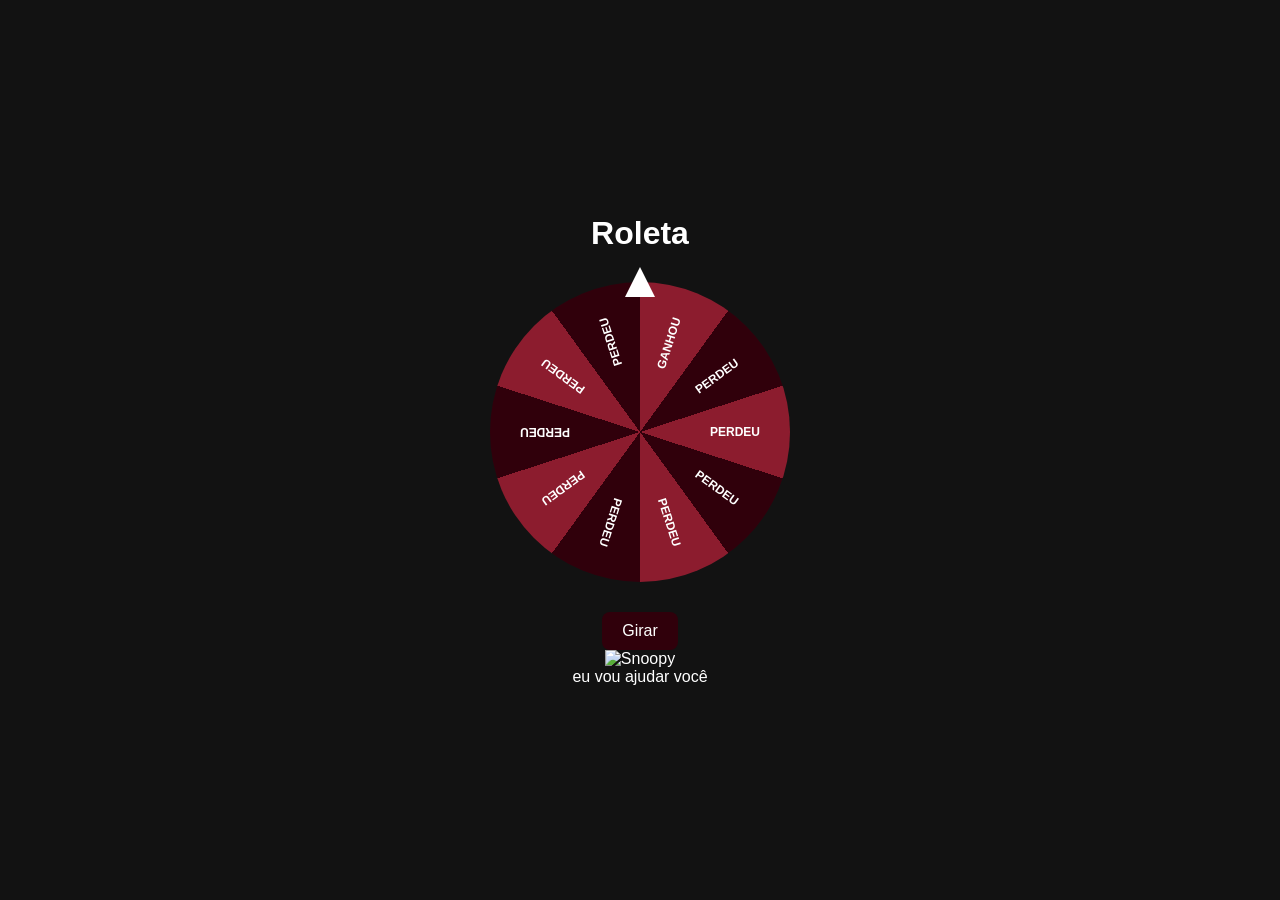
==== pages/roleta.html @ 3edcc40d "Update roleta.html" ====
<!DOCTYPE html>
<html lang="pt-BR">
<head>
  <meta charset="UTF-8">
  <meta name="viewport" content="width=device-width, initial-scale=1.0">
  <title>Roleta</title>
  <link rel="stylesheet" href="../css/roleta.css">
</head>
<body>
  <div class="container">
    <h1>Roleta</h1>

    <div class="roulette">
      <div class="pointer"></div>

      <div class="wheel">
        <div class="label l1">GANHOU</div>
        <div class="label l2">PERDEU</div>
        <div class="label l3">PERDEU</div>
        <div class="label l4">PERDEU</div>
        <div class="label l5">PERDEU</div>
        <div class="label l6">PERDEU</div>
        <div class="label l7">PERDEU</div>
        <div class="label l8">PERDEU</div>
        <div class="label l9">PERDEU</div>
        <div class="label l10">PERDEU</div>
      </div>
    </div>

    <div id="spin-area">
      <button id="spin-button">Girar</button>

      <div id="snoopy-helper" class="hidden">
        <img src="../img/snoopy.png" alt="Snoopy" id="snoopy-img">
        <div id="speech-bubble">eu vou ajudar você</div>
      </div>
    </div>

    <p id="resultado"></p>
    <div id="ticket-container"></div>
  </div>

  <script src="../js/roleta.js"></script>
</body>
</html>
---- css/roleta.css ----
body{
margin:0;
height:100vh;
display:flex;
justify-content:center;
align-items:center;
background:#121212;
font-family:Arial;
color:white;
}

.container{
text-align:center;
}

.roulette{
position:relative;
width:300px;
height:300px;
margin:30px auto;
}

.wheel{
width:100%;
height:100%;
border-radius:50%;
position:relative;
overflow:hidden;
transform:rotate(0deg);
transition:transform 1.2s ease-out;

background: conic-gradient(
#8C1C2E 0deg 36deg,
#30000b 36deg 72deg,
#8C1C2E 72deg 108deg,
#30000b 108deg 144deg,
#8C1C2E 144deg 180deg,
#30000b 180deg 216deg,
#8C1C2E 216deg 252deg,
#30000b 252deg 288deg,
#8C1C2E 288deg 324deg,
#30000b 324deg 360deg
);
}

.pointer{
position:absolute;
top:-15px;
left:50%;
transform:translateX(-50%);
width:0;
height:0;
border-left:15px solid transparent;
border-right:15px solid transparent;
border-bottom:30px solid white;
z-index:10;
}

button{
padding:10px 20px;
border:none;
border-radius:8px;
background:#30000b;
color:white;
cursor:pointer;
font-size:16px;
}

/* cada label ocupa um raio da roda */
.label{
position:absolute;
left:50%;
top:50%;
width:120px;
height:30px;
transform-origin:0 0;
display:flex;
align-items:center;
justify-content:flex-end;
padding-right:10px;
font-size:12px;
font-weight:bold;
color:white;
text-transform:uppercase;
}

/* ângulo do meio de cada fatia */
.l1{ transform:rotate(-72deg) translateY(-50%); }
.l2{ transform:rotate(-36deg) translateY(-50%); }
.l3{ transform:rotate(0deg) translateY(-50%); }
.l4{ transform:rotate(36deg) translateY(-50%); }
.l5{ transform:rotate(72deg) translateY(-50%); }
.l6{ transform:rotate(108deg) translateY(-50%); }
.l7{ transform:rotate(144deg) translateY(-50%); }
.l8{ transform:rotate(180deg) translateY(-50%); }
.l9{ transform:rotate(216deg) translateY(-50%); }
.l10{ transform:rotate(252deg) translateY(-50%); }

#resultado{
margin-top:20px;
font-size:20px;
font-weight:bold;
}

#ticket-container{
margin-top:20px;
}

#ticket-container button{
padding:10px 20px;
border:none;
border-radius:8px;
background:#30000b;
color:white;
cursor:pointer;
font-size:16px;
}

#ticket-container button:hover{
    background:#8C1C2E;
}
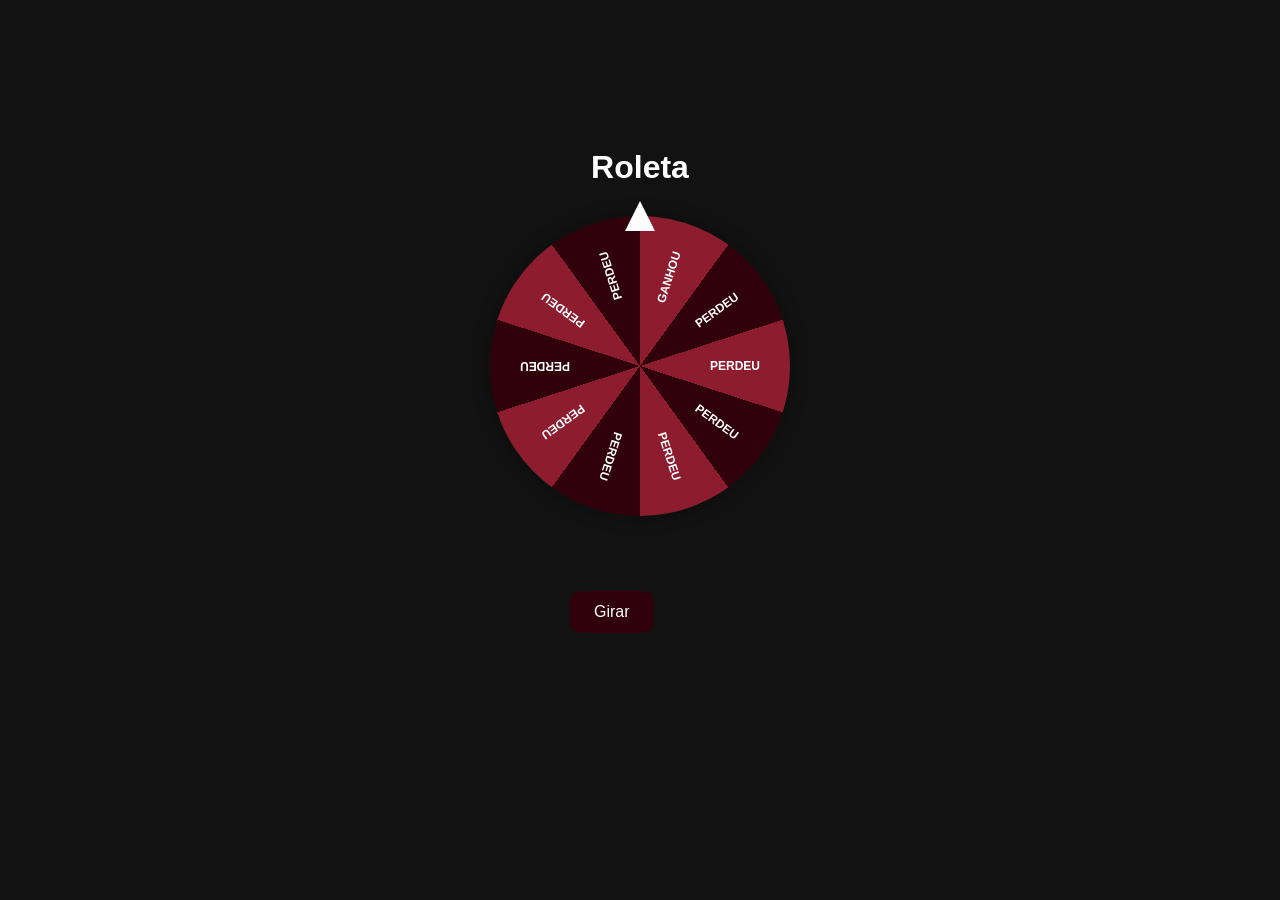
==== commit e8878de5: "Update roleta.html" ====
--- a/pages/roleta.html
+++ b/pages/roleta.html
@@ -31,7 +31,7 @@
       <button id="spin-button">Girar</button>
 
       <div id="snoopy-helper" class="hidden">
-        <img src="../img/snoopy.png" alt="Snoopy" id="snoopy-img">
+        <img src="../img/snoopy.png" alt="Snoopy" id="snoopy-help">
         <div id="speech-bubble">eu vou ajudar você</div>
       </div>
     </div>
@@ -43,3 +43,4 @@
   <script src="../js/roleta.js"></script>
 </body>
 </html>
+
--- a/css/roleta.css
+++ b/css/roleta.css
@@ -1,90 +1,80 @@
 body{
-margin:0;
-height:100vh;
-display:flex;
-justify-content:center;
-align-items:center;
-background:#121212;
-font-family:Arial;
-color:white;
+  margin:0;
+  min-height:100vh;
+  display:flex;
+  justify-content:center;
+  align-items:center;
+  background:#121212;
+  font-family:Arial, sans-serif;
+  color:white;
 }
 
 .container{
-text-align:center;
+  text-align:center;
+  width:100%;
+  max-width:500px;
 }
 
 .roulette{
-position:relative;
-width:300px;
-height:300px;
-margin:30px auto;
+  position:relative;
+  width:300px;
+  height:300px;
+  margin:30px auto 10px;
 }
 
 .wheel{
-width:100%;
-height:100%;
-border-radius:50%;
-position:relative;
-overflow:hidden;
-transform:rotate(0deg);
-transition:transform 1.2s ease-out;
-
-background: conic-gradient(
-#8C1C2E 0deg 36deg,
-#30000b 36deg 72deg,
-#8C1C2E 72deg 108deg,
-#30000b 108deg 144deg,
-#8C1C2E 144deg 180deg,
-#30000b 180deg 216deg,
-#8C1C2E 216deg 252deg,
-#30000b 252deg 288deg,
-#8C1C2E 288deg 324deg,
-#30000b 324deg 360deg
-);
+  width:100%;
+  height:100%;
+  border-radius:50%;
+  position:relative;
+  overflow:hidden;
+  transform:rotate(0deg);
+  transition:transform 1.2s ease-out;
+  background: conic-gradient(
+    #8C1C2E 0deg 36deg,
+    #30000b 36deg 72deg,
+    #8C1C2E 72deg 108deg,
+    #30000b 108deg 144deg,
+    #8C1C2E 144deg 180deg,
+    #30000b 180deg 216deg,
+    #8C1C2E 216deg 252deg,
+    #30000b 252deg 288deg,
+    #8C1C2E 288deg 324deg,
+    #30000b 324deg 360deg
+  );
+  box-shadow: 0 0 18px rgba(0,0,0,0.35);
 }
 
 .pointer{
-position:absolute;
-top:-15px;
-left:50%;
-transform:translateX(-50%);
-width:0;
-height:0;
-border-left:15px solid transparent;
-border-right:15px solid transparent;
-border-bottom:30px solid white;
-z-index:10;
-}
-
-button{
-padding:10px 20px;
-border:none;
-border-radius:8px;
-background:#30000b;
-color:white;
-cursor:pointer;
-font-size:16px;
-}
-
-/* cada label ocupa um raio da roda */
+  position:absolute;
+  top:-15px;
+  left:50%;
+  transform:translateX(-50%);
+  width:0;
+  height:0;
+  border-left:15px solid transparent;
+  border-right:15px solid transparent;
+  border-bottom:30px solid white;
+  z-index:10;
+}
+
 .label{
-position:absolute;
-left:50%;
-top:50%;
-width:120px;
-height:30px;
-transform-origin:0 0;
-display:flex;
-align-items:center;
-justify-content:flex-end;
-padding-right:10px;
-font-size:12px;
-font-weight:bold;
-color:white;
-text-transform:uppercase;
-}
-
-/* ângulo do meio de cada fatia */
+  position:absolute;
+  left:50%;
+  top:50%;
+  width:120px;
+  height:30px;
+  transform-origin:0 0;
+  display:flex;
+  align-items:center;
+  justify-content:flex-end;
+  padding-right:10px;
+  font-size:12px;
+  font-weight:bold;
+  color:white;
+  text-transform:uppercase;
+}
+
 .l1{ transform:rotate(-72deg) translateY(-50%); }
 .l2{ transform:rotate(-36deg) translateY(-50%); }
 .l3{ transform:rotate(0deg) translateY(-50%); }
@@ -96,26 +86,119 @@
 .l9{ transform:rotate(216deg) translateY(-50%); }
 .l10{ transform:rotate(252deg) translateY(-50%); }
 
+#spin-area{
+  position:relative;
+  width:360px;
+  height:190px;
+  margin:10px auto 0;
+}
+
+#spin-button{
+  position:absolute;
+  left:110px;
+  top:65px;
+  padding:12px 24px;
+  border:none;
+  border-radius:10px;
+  background:#30000b;
+  color:white;
+  cursor:pointer;
+  font-size:16px;
+  transition:
+    left 0.25s ease,
+    top 0.25s ease,
+    transform 0.2s ease,
+    background-color 0.3s ease,
+    opacity 0.3s ease;
+  z-index:3;
+}
+
+#spin-button:hover{
+  background:#4A0010;
+}
+
+#spin-button:disabled{
+  cursor:not-allowed;
+  opacity:0.85;
+}
+
+#spin-button.helped{
+  background:#5a0d1d;
+}
+
+.hidden{
+  display:none;
+}
+
+#snoopy-helper{
+  position:absolute;
+  left:15px;
+  top:18px;
+  opacity:0;
+  transform:translateY(25px) scale(0.95);
+  transition:opacity 0.4s ease, transform 0.4s ease;
+  z-index:2;
+}
+
+#snoopy-helper.show{
+  opacity:1;
+  transform:translateY(0) scale(1);
+}
+
+#snoopy-img{
+  width:130px;
+  display:block;
+}
+
+#speech-bubble{
+  position:absolute;
+  top:-14px;
+  left:92px;
+  background:#fff;
+  color:#111;
+  padding:10px 14px;
+  border-radius:14px;
+  font-weight:bold;
+  font-size:14px;
+  max-width:160px;
+  box-shadow:0 4px 12px rgba(0,0,0,0.28);
+  white-space:nowrap;
+}
+
+#speech-bubble::after{
+  content:"";
+  position:absolute;
+  left:18px;
+  bottom:-12px;
+  border-width:12px 12px 0 0;
+  border-style:solid;
+  border-color:#fff transparent transparent transparent;
+}
+
+.shake{
+  animation:shake 0.22s ease;
+}
+
+@keyframes shake{
+  0%   { transform:translateX(0); }
+  25%  { transform:translateX(-8px); }
+  50%  { transform:translateX(8px); }
+  75%  { transform:translateX(-6px); }
+  100% { transform:translateX(0); }
+}
+
 #resultado{
-margin-top:20px;
-font-size:20px;
-font-weight:bold;
+  min-height:28px;
+  font-size:20px;
+  font-weight:bold;
+  margin-top:8px;
 }
 
 #ticket-container{
-margin-top:20px;
-}
-
-#ticket-container button{
-padding:10px 20px;
-border:none;
-border-radius:8px;
-background:#30000b;
-color:white;
-cursor:pointer;
-font-size:16px;
-}
-
-#ticket-container button:hover{
-    background:#8C1C2E;
-}+  margin-top:12px;
+}
+
+#ticket-button{
+  position:static;
+  padding:12px 20px;
+}
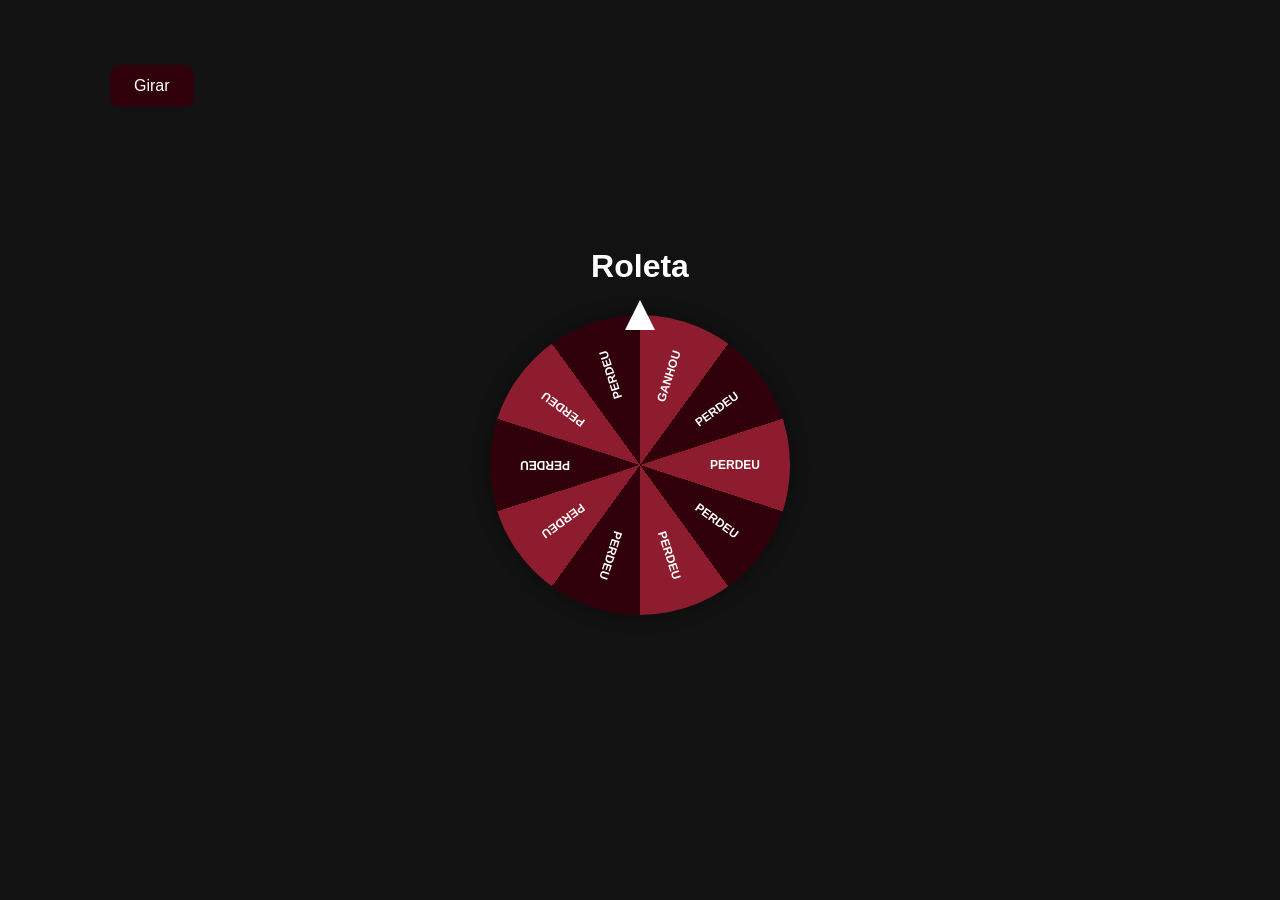
==== commit d4562c83: "back up" ====
--- a/pages/roleta.html
+++ b/pages/roleta.html
@@ -2,45 +2,48 @@
 <html lang="pt-BR">
 <head>
   <meta charset="UTF-8">
-  <meta name="viewport" content="width=device-width, initial-scale=1.0">
   <title>Roleta</title>
   <link rel="stylesheet" href="../css/roleta.css">
 </head>
+
 <body>
-  <div class="container">
-    <h1>Roleta</h1>
 
-    <div class="roulette">
-      <div class="pointer"></div>
+<div class="container">
 
-      <div class="wheel">
-        <div class="label l1">GANHOU</div>
-        <div class="label l2">PERDEU</div>
-        <div class="label l3">PERDEU</div>
-        <div class="label l4">PERDEU</div>
-        <div class="label l5">PERDEU</div>
-        <div class="label l6">PERDEU</div>
-        <div class="label l7">PERDEU</div>
-        <div class="label l8">PERDEU</div>
-        <div class="label l9">PERDEU</div>
-        <div class="label l10">PERDEU</div>
-      </div>
+  <h1>Roleta</h1>
+
+  <div class="roulette">
+
+    <div class="pointer"></div>
+
+    <div class="wheel">
+
+      <div class="label l1">GANHOU</div>
+      <div class="label l2">PERDEU</div>
+      <div class="label l3">PERDEU</div>
+      <div class="label l4">PERDEU</div>
+      <div class="label l5">PERDEU</div>
+      <div class="label l6">PERDEU</div>
+      <div class="label l7">PERDEU</div>
+      <div class="label l8">PERDEU</div>
+      <div class="label l9">PERDEU</div>
+      <div class="label l10">PERDEU</div>
+
     </div>
 
-    <div id="spin-area">
-      <button id="spin-button">Girar</button>
-
-      <div id="snoopy-helper" class="hidden">
-        <img src="../img/snoopy.png" alt="Snoopy" id="snoopy-help">
-        <div id="speech-bubble">eu vou ajudar você</div>
-      </div>
-    </div>
-
-    <p id="resultado"></p>
-    <div id="ticket-container"></div>
   </div>
 
-  <script src="../js/roleta.js"></script>
+  <button id="spin-button" onclick="spin()">
+    Girar
+  </button>
+
+  <p id="resultado"></p>
+
+  <div id="ticket-container"></div>
+
+</div>
+
+<script src="../js/roleta.js"></script>
+
 </body>
 </html>
-
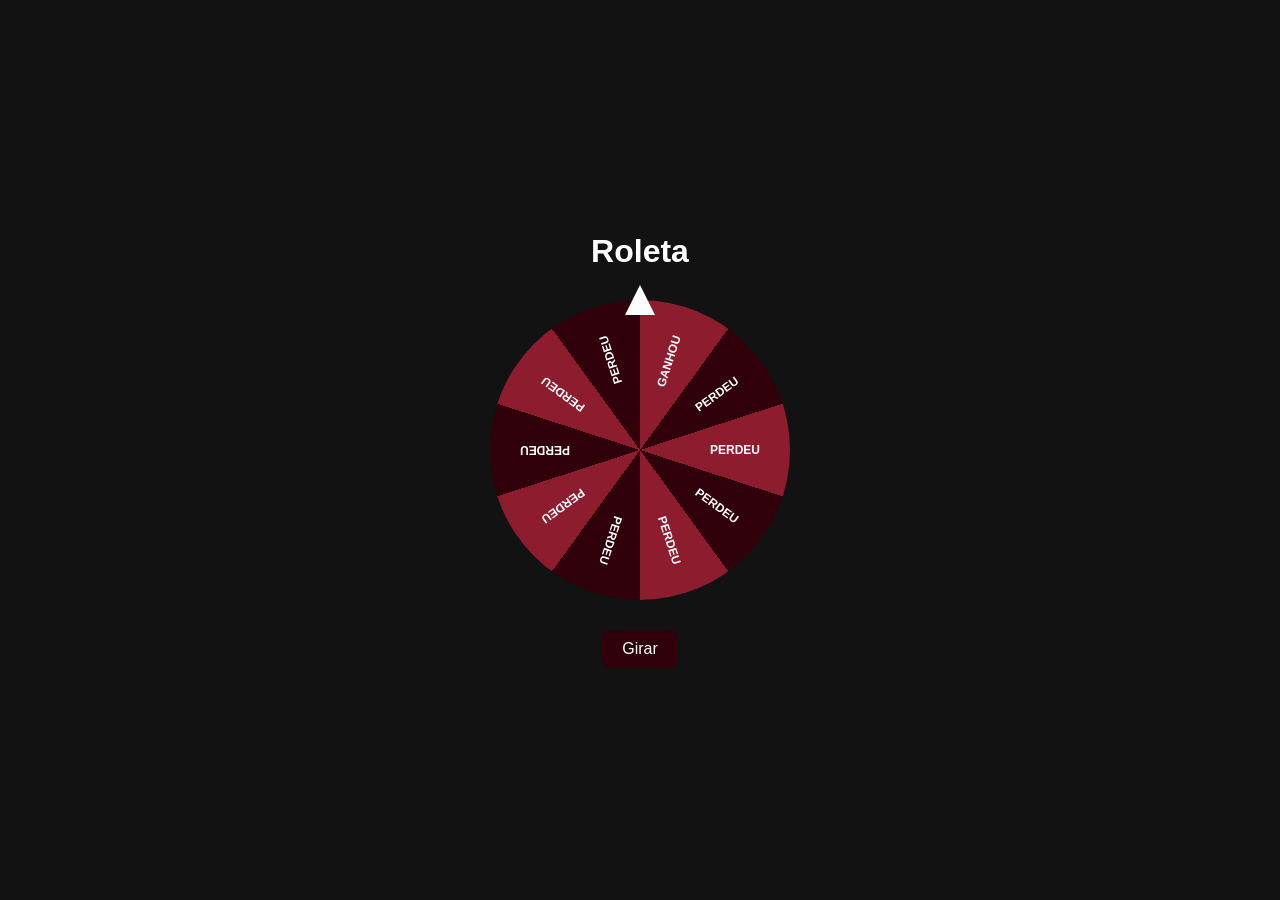
==== commit 3cc0d422: "V 6.6.6." ====
--- a/pages/roleta.html
+++ b/pages/roleta.html
@@ -1,49 +1,50 @@
 <!DOCTYPE html>
 <html lang="pt-BR">
+
 <head>
-  <meta charset="UTF-8">
-  <title>Roleta</title>
-  <link rel="stylesheet" href="../css/roleta.css">
+    <meta charset="UTF-8">
+    <meta name="viewport" content="width=device-width, initial-scale=1.0">
+    <title>Roleta</title>
+    <link rel="stylesheet" href="../css/roleta.css">
 </head>
 
 <body>
 
-<div class="container">
+    <div class="container">
 
-  <h1>Roleta</h1>
+        <h1>Roleta</h1>
 
-  <div class="roulette">
+        <div class="roulette">
 
-    <div class="pointer"></div>
+            <div class="pointer"></div>
 
-    <div class="wheel">
+            <div class="wheel">
+                <div class="label l1">GANHOU</div>
+                <div class="label l2">PERDEU</div>
+                <div class="label l3">PERDEU</div>
+                <div class="label l4">PERDEU</div>
+                <div class="label l5">PERDEU</div>
+                <div class="label l6">PERDEU</div>
+                <div class="label l7">PERDEU</div>
+                <div class="label l8">PERDEU</div>
+                <div class="label l9">PERDEU</div>
+                <div class="label l10">PERDEU</div>
+            </div>
 
-      <div class="label l1">GANHOU</div>
-      <div class="label l2">PERDEU</div>
-      <div class="label l3">PERDEU</div>
-      <div class="label l4">PERDEU</div>
-      <div class="label l5">PERDEU</div>
-      <div class="label l6">PERDEU</div>
-      <div class="label l7">PERDEU</div>
-      <div class="label l8">PERDEU</div>
-      <div class="label l9">PERDEU</div>
-      <div class="label l10">PERDEU</div>
+            <div id="win-effects"></div>
+
+        </div>
+
+        <button id="spin-button">Girar</button>
+
+        <p id="resultado"></p>
+
+        <div id="ticket-container"></div>
 
     </div>
 
-  </div>
-
-  <button id="spin-button" onclick="spin()">
-    Girar
-  </button>
-
-  <p id="resultado"></p>
-
-  <div id="ticket-container"></div>
-
-</div>
-
-<script src="../js/roleta.js"></script>
+    <script src="../js/roleta.js"></script>
 
 </body>
-</html>
+
+</html>
--- a/css/roleta.css
+++ b/css/roleta.css
@@ -1,204 +1,224 @@
 body{
-  margin:0;
-  min-height:100vh;
-  display:flex;
-  justify-content:center;
-  align-items:center;
-  background:#121212;
-  font-family:Arial, sans-serif;
-  color:white;
+margin:0;
+height:100vh;
+display:flex;
+justify-content:center;
+align-items:center;
+background:#121212;
+font-family:Arial, sans-serif;
+color:white;
 }
 
 .container{
-  text-align:center;
-  width:100%;
-  max-width:500px;
+text-align:center;
 }
 
 .roulette{
-  position:relative;
-  width:300px;
-  height:300px;
-  margin:30px auto 10px;
+position:relative;
+width:300px;
+height:300px;
+margin:30px auto;
 }
 
 .wheel{
-  width:100%;
-  height:100%;
-  border-radius:50%;
-  position:relative;
-  overflow:hidden;
-  transform:rotate(0deg);
-  transition:transform 1.2s ease-out;
-  background: conic-gradient(
-    #8C1C2E 0deg 36deg,
-    #30000b 36deg 72deg,
-    #8C1C2E 72deg 108deg,
-    #30000b 108deg 144deg,
-    #8C1C2E 144deg 180deg,
-    #30000b 180deg 216deg,
-    #8C1C2E 216deg 252deg,
-    #30000b 252deg 288deg,
-    #8C1C2E 288deg 324deg,
-    #30000b 324deg 360deg
-  );
-  box-shadow: 0 0 18px rgba(0,0,0,0.35);
+width:100%;
+height:100%;
+border-radius:50%;
+position:relative;
+overflow:hidden;
+transform:rotate(0deg);
+transition:transform 1.2s ease-out;
+
+background:conic-gradient(
+#8C1C2E 0deg 36deg,
+#30000b 36deg 72deg,
+#8C1C2E 72deg 108deg,
+#30000b 108deg 144deg,
+#8C1C2E 144deg 180deg,
+#30000b 180deg 216deg,
+#8C1C2E 216deg 252deg,
+#30000b 252deg 288deg,
+#8C1C2E 288deg 324deg,
+#30000b 324deg 360deg
+);
 }
 
 .pointer{
-  position:absolute;
-  top:-15px;
-  left:50%;
-  transform:translateX(-50%);
-  width:0;
-  height:0;
-  border-left:15px solid transparent;
-  border-right:15px solid transparent;
-  border-bottom:30px solid white;
-  z-index:10;
+position:absolute;
+top:-15px;
+left:50%;
+transform:translateX(-50%);
+width:0;
+height:0;
+border-left:15px solid transparent;
+border-right:15px solid transparent;
+border-bottom:30px solid white;
+z-index:20;
+}
+
+button{
+padding:10px 20px;
+border:none;
+border-radius:8px;
+background:#30000b;
+color:white;
+cursor:pointer;
+font-size:16px;
+}
+
+button:hover{
+background:#8C1C2E;
 }
 
 .label{
-  position:absolute;
-  left:50%;
-  top:50%;
-  width:120px;
-  height:30px;
-  transform-origin:0 0;
-  display:flex;
-  align-items:center;
-  justify-content:flex-end;
-  padding-right:10px;
-  font-size:12px;
-  font-weight:bold;
-  color:white;
-  text-transform:uppercase;
-}
-
-.l1{ transform:rotate(-72deg) translateY(-50%); }
-.l2{ transform:rotate(-36deg) translateY(-50%); }
-.l3{ transform:rotate(0deg) translateY(-50%); }
-.l4{ transform:rotate(36deg) translateY(-50%); }
-.l5{ transform:rotate(72deg) translateY(-50%); }
-.l6{ transform:rotate(108deg) translateY(-50%); }
-.l7{ transform:rotate(144deg) translateY(-50%); }
-.l8{ transform:rotate(180deg) translateY(-50%); }
-.l9{ transform:rotate(216deg) translateY(-50%); }
-.l10{ transform:rotate(252deg) translateY(-50%); }
-
-#spin-area{
-  position:relative;
-  width:360px;
-  height:190px;
-  margin:10px auto 0;
-}
-
-#spin-button{
-  position:absolute;
-  left:110px;
-  top:65px;
-  padding:12px 24px;
-  border:none;
-  border-radius:10px;
-  background:#30000b;
-  color:white;
-  cursor:pointer;
-  font-size:16px;
-  transition:
-    left 0.25s ease,
-    top 0.25s ease,
-    transform 0.2s ease,
-    background-color 0.3s ease,
-    opacity 0.3s ease;
-  z-index:3;
-}
-
-#spin-button:hover{
-  background:#4A0010;
-}
-
-#spin-button:disabled{
-  cursor:not-allowed;
-  opacity:0.85;
-}
-
-#spin-button.helped{
-  background:#5a0d1d;
-}
-
-.hidden{
-  display:none;
-}
-
-#snoopy-helper{
-  position:absolute;
-  left:15px;
-  top:18px;
-  opacity:0;
-  transform:translateY(25px) scale(0.95);
-  transition:opacity 0.4s ease, transform 0.4s ease;
-  z-index:2;
-}
-
-#snoopy-helper.show{
-  opacity:1;
-  transform:translateY(0) scale(1);
-}
-
-#snoopy-img{
-  width:130px;
-  display:block;
-}
-
-#speech-bubble{
-  position:absolute;
-  top:-14px;
-  left:92px;
-  background:#fff;
-  color:#111;
-  padding:10px 14px;
-  border-radius:14px;
-  font-weight:bold;
-  font-size:14px;
-  max-width:160px;
-  box-shadow:0 4px 12px rgba(0,0,0,0.28);
-  white-space:nowrap;
-}
-
-#speech-bubble::after{
-  content:"";
-  position:absolute;
-  left:18px;
-  bottom:-12px;
-  border-width:12px 12px 0 0;
-  border-style:solid;
-  border-color:#fff transparent transparent transparent;
-}
-
-.shake{
-  animation:shake 0.22s ease;
-}
-
-@keyframes shake{
-  0%   { transform:translateX(0); }
-  25%  { transform:translateX(-8px); }
-  50%  { transform:translateX(8px); }
-  75%  { transform:translateX(-6px); }
-  100% { transform:translateX(0); }
-}
+position:absolute;
+left:50%;
+top:50%;
+width:120px;
+height:30px;
+transform-origin:0 0;
+display:flex;
+align-items:center;
+justify-content:flex-end;
+padding-right:10px;
+font-size:12px;
+font-weight:bold;
+color:white;
+text-transform:uppercase;
+}
+
+.l1{transform:rotate(-72deg) translateY(-50%)}
+.l2{transform:rotate(-36deg) translateY(-50%)}
+.l3{transform:rotate(0deg) translateY(-50%)}
+.l4{transform:rotate(36deg) translateY(-50%)}
+.l5{transform:rotate(72deg) translateY(-50%)}
+.l6{transform:rotate(108deg) translateY(-50%)}
+.l7{transform:rotate(144deg) translateY(-50%)}
+.l8{transform:rotate(180deg) translateY(-50%)}
+.l9{transform:rotate(216deg) translateY(-50%)}
+.l10{transform:rotate(252deg) translateY(-50%)}
 
 #resultado{
-  min-height:28px;
-  font-size:20px;
-  font-weight:bold;
-  margin-top:8px;
+margin-top:20px;
+font-size:20px;
+font-weight:bold;
 }
 
 #ticket-container{
-  margin-top:12px;
-}
-
-#ticket-button{
-  position:static;
-  padding:12px 20px;
-}
+margin-top:20px;
+}
+
+/* camada das imagens */
+#win-effects{
+position:absolute;
+inset:0;
+pointer-events:none;
+z-index:15;
+overflow:visible;
+}
+
+.win-img{
+position:absolute;
+opacity:0;
+will-change:transform, opacity;
+border-radius:12px;
+box-shadow:0 8px 22px rgba(0,0,0,0.35);
+}
+
+/* imagens laterais */
+
+.win-left{
+top:50%;
+left:0;
+animation:enterLeftSide .8s ease-out forwards;
+}
+
+.win-right{
+top:50%;
+right:0;
+animation:enterRightSide .8s ease-out forwards;
+}
+
+/* imagens superiores */
+
+.win-top-left{
+top:0;
+left:18%;
+animation:enterTopLeft .8s ease-out forwards;
+}
+
+.win-top-right{
+top:0;
+right:18%;
+animation:enterTopRight .8s ease-out forwards;
+}
+
+@keyframes enterLeftSide{
+from{opacity:0;transform:translate(-120px,-50%) scale(.85)}
+to{opacity:1;transform:translate(-70%,-50%) scale(1)}
+}
+
+@keyframes enterRightSide{
+from{opacity:0;transform:translate(120px,-50%) scale(.85)}
+to{opacity:1;transform:translate(70%,-50%) scale(1)}
+}
+
+@keyframes enterTopLeft{
+from{opacity:0;transform:translate(-40px,-120px) rotate(-8deg) scale(.8)}
+to{opacity:1;transform:translate(-30px,-35px) rotate(-8deg) scale(1)}
+}
+
+@keyframes enterTopRight{
+from{opacity:0;transform:translate(40px,-120px) rotate(8deg) scale(.8)}
+to{opacity:1;transform:translate(30px,-35px) rotate(8deg) scale(1)}
+}
+
+/* imagem que faz zoom da tela inteira */
+
+.win-zoom-center{
+position:fixed;
+top:50%;
+left:50%;
+transform:translate(-50%,-50%) scale(2);
+opacity:0;
+z-index:50;
+animation:zoomToRoulette 1.2s cubic-bezier(.17,.67,.45,1.3) forwards;
+}
+
+@keyframes zoomToRoulette{
+
+0%{
+opacity:0;
+transform:translate(-50%,-50%) scale(4)
+}
+
+30%{
+opacity:1
+}
+
+100%{
+opacity:1;
+transform:translate(-50%,-50%) scale(0.85)
+}
+}
+
+/* responsivo */
+
+@media (max-width:768px){
+
+.roulette{
+width:260px;
+height:260px;
+}
+
+.win-img{
+max-width:90px !important;
+}
+
+.win-left{left:15px}
+.win-right{right:15px}
+
+.win-top-left{top:-8px;left:20%}
+.win-top-right{top:-8px;right:20%}
+
+}
